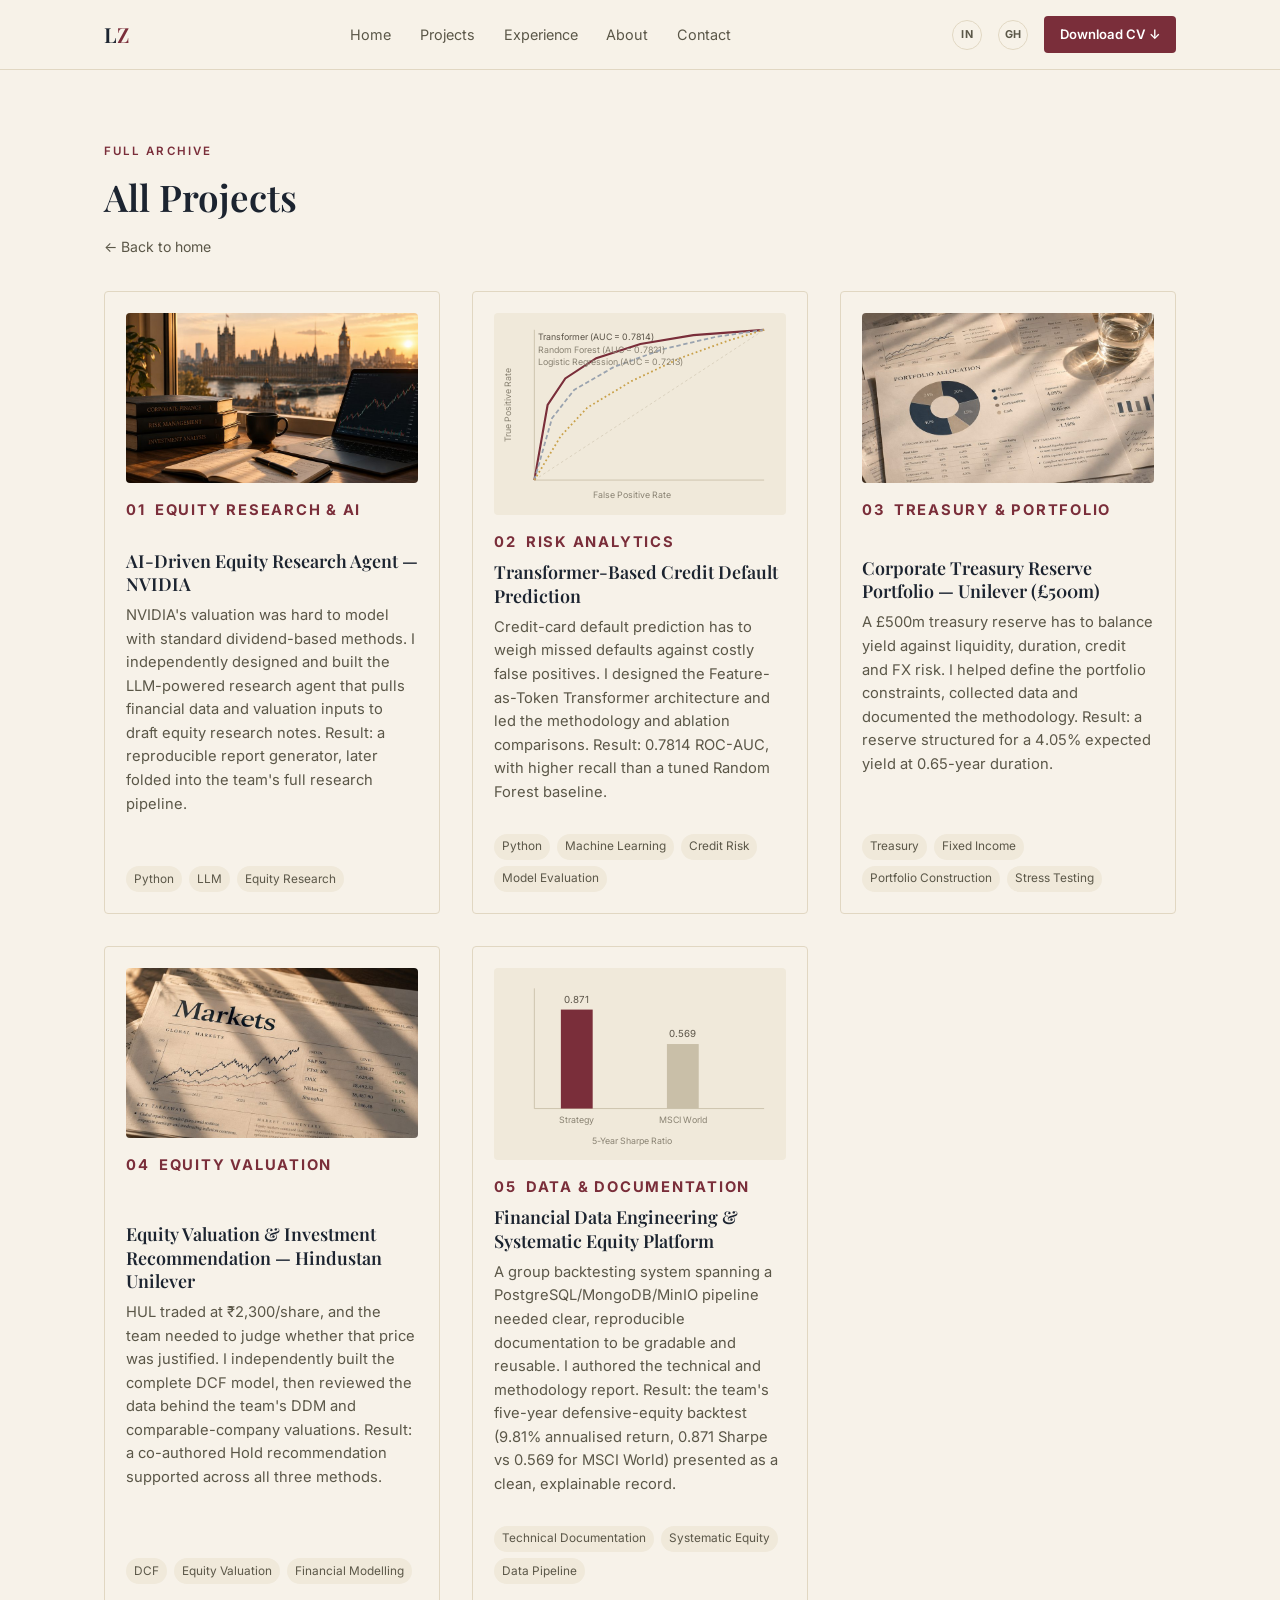
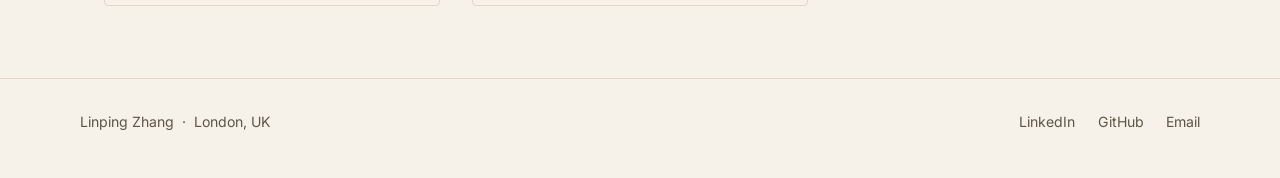
==== artifact-projects.html @ 1931d15e "Trim homepage to 3 top projects, add full archive page, rename pillars, tighten copy" ====
<!doctype html>
<html lang="en">
<head>
<meta charset="UTF-8" />
<meta name="viewport" content="width=device-width, initial-scale=1.0" />
<title>Projects — Linping Zhang</title>
<link rel="preconnect" href="https://fonts.googleapis.com">
<link rel="preconnect" href="https://fonts.gstatic.com" crossorigin>
<link href="https://fonts.googleapis.com/css2?family=Playfair+Display:ital,wght@0,500;0,600;1,500&family=Inter:wght@400;500;600&display=swap" rel="stylesheet">
<link rel="stylesheet" href="style.css">
</head>
<body>

<header class="nav">
  <div class="nav-inner">
    <a href="index.html" class="logo">L<span class="logo-sub">Z</span></a>
    <nav class="nav-links">
      <a href="index.html#home">Home</a>
      <a href="projects.html">Projects</a>
      <a href="index.html#experience">Experience</a>
      <a href="index.html#about">About</a>
      <a href="index.html#contact">Contact</a>
    </nav>
    <div class="nav-right">
      <a href="https://www.linkedin.com/in/linping-zhang-807738386" target="_blank" rel="noopener" aria-label="LinkedIn" class="icon-link">in</a>
      <a href="https://github.com/Linping030205" target="_blank" rel="noopener" aria-label="GitHub" class="icon-link">gh</a>
      <details class="cv-dropdown">
        <summary class="btn btn-primary btn-small">Download CV &darr;</summary>
        <div class="cv-menu">
          <a href="assets/cv/CV_LinpingZhang_Audit.pdf" target="_blank" rel="noopener">Audit</a>
          <a href="assets/cv/CV_LinpingZhang_Data.pdf" target="_blank" rel="noopener">Data</a>
          <a href="assets/cv/CV_LinpingZhang_investment.pdf" target="_blank" rel="noopener">Investment</a>
          <a href="assets/cv/CV_LinpingZhang_Risk.pdf" target="_blank" rel="noopener">Risk</a>
          <a href="assets/cv/CV_LinpingZhang_Treasury.pdf" target="_blank" rel="noopener">Treasury</a>
        </div>
      </details>
    </div>
  </div>
</header>

<main>

  <section class="projects projects-archive">
    <div class="section-head">
      <p class="eyebrow">Full Archive</p>
      <h2>All Projects</h2>
      <p class="archive-intro"><a href="index.html#home">&larr; Back to home</a></p>
    </div>

    <div class="project-grid">

      <article class="project-card">
        <div class="project-media project-media-photo">
          <img src="assets/project-nvidia.jpg" alt="Laptop showing a financial chart, notebook and reference books">
        </div>
        <p class="project-index">01 &nbsp;EQUITY RESEARCH &amp; AI</p>
        <h3>AI-Driven Equity Research Agent — NVIDIA</h3>
        <p>NVIDIA's valuation was hard to model with standard dividend-based methods. I independently designed and built the LLM-powered research agent that pulls financial data and valuation inputs to draft equity research notes. Result: a reproducible report generator, later folded into the team's full research pipeline.</p>
        <div class="tags">
          <span>Python</span><span>LLM</span><span>Equity Research</span>
        </div>
      </article>

      <article class="project-card">
        <div class="project-media project-media-chart">
          <svg viewBox="0 0 320 220" class="roc-chart" role="img" aria-label="ROC curve comparing Transformer, Random Forest and Logistic Regression models">
            <line x1="40" y1="10" x2="40" y2="180" stroke="#C9BFA8" stroke-width="1"/>
            <line x1="40" y1="180" x2="300" y2="180" stroke="#C9BFA8" stroke-width="1"/>
            <line x1="40" y1="180" x2="300" y2="10" stroke="#D8CFBC" stroke-width="1" stroke-dasharray="3,3"/>
            <path d="M40,180 L55,95 L75,65 L110,42 L160,26 L220,16 L300,10" fill="none" stroke="#7A2E3A" stroke-width="2.4"/>
            <path d="M40,180 L60,110 L85,78 L130,52 L185,32 L245,18 L300,10" fill="none" stroke="#9AA3AF" stroke-width="2" stroke-dasharray="5,3"/>
            <path d="M40,180 L70,130 L100,98 L150,68 L205,42 L260,22 L300,10" fill="none" stroke="#C9A14A" stroke-width="2" stroke-dasharray="2,3"/>
            <text x="44" y="22" font-size="10" fill="#5A5347">Transformer (AUC = 0.7814)</text>
            <text x="44" y="36" font-size="10" fill="#8A8373">Random Forest (AUC = 0.7821)</text>
            <text x="44" y="50" font-size="10" fill="#8A8373">Logistic Regression (AUC = 0.7213)</text>
            <text x="150" y="200" font-size="10" fill="#8A8373" text-anchor="middle">False Positive Rate</text>
            <text x="14" y="95" font-size="10" fill="#8A8373" text-anchor="middle" transform="rotate(-90 14 95)">True Positive Rate</text>
          </svg>
        </div>
        <p class="project-index">02 &nbsp;RISK ANALYTICS</p>
        <h3>Transformer-Based Credit Default Prediction</h3>
        <p>Credit-card default prediction has to weigh missed defaults against costly false positives. I designed the Feature-as-Token Transformer architecture and led the methodology and ablation comparisons. Result: 0.7814 ROC-AUC, with higher recall than a tuned Random Forest baseline.</p>
        <div class="tags">
          <span>Python</span><span>Machine Learning</span><span>Credit Risk</span><span>Model Evaluation</span>
        </div>
      </article>

      <article class="project-card">
        <div class="project-media project-media-photo">
          <img src="assets/project-treasury.jpg" alt="Portfolio allocation chart and risk metrics table">
        </div>
        <p class="project-index">03 &nbsp;TREASURY &amp; PORTFOLIO</p>
        <h3>Corporate Treasury Reserve Portfolio — Unilever (&pound;500m)</h3>
        <p>A &pound;500m treasury reserve has to balance yield against liquidity, duration, credit and FX risk. I helped define the portfolio constraints, collected data and documented the methodology. Result: a reserve structured for a 4.05% expected yield at 0.65-year duration.</p>
        <div class="tags">
          <span>Treasury</span><span>Fixed Income</span><span>Portfolio Construction</span><span>Stress Testing</span>
        </div>
      </article>

      <article class="project-card">
        <div class="project-media project-media-photo">
          <img src="assets/project-hul.jpg" alt="Financial markets newspaper page with index charts">
        </div>
        <p class="project-index">04 &nbsp;EQUITY VALUATION</p>
        <h3>Equity Valuation &amp; Investment Recommendation — Hindustan Unilever</h3>
        <p>HUL traded at &#8377;2,300/share, and the team needed to judge whether that price was justified. I independently built the complete DCF model, then reviewed the data behind the team's DDM and comparable-company valuations. Result: a co-authored Hold recommendation supported across all three methods.</p>
        <div class="tags">
          <span>DCF</span><span>Equity Valuation</span><span>Financial Modelling</span>
        </div>
      </article>

      <article class="project-card">
        <div class="project-media project-media-chart">
          <svg viewBox="0 0 320 200" class="sharpe-chart" role="img" aria-label="Sharpe ratio comparison: strategy 0.871 versus MSCI World 0.569">
            <line x1="40" y1="14" x2="40" y2="150" stroke="#C9BFA8" stroke-width="1"/>
            <line x1="40" y1="150" x2="300" y2="150" stroke="#C9BFA8" stroke-width="1"/>
            <rect x="70" y="38" width="36" height="112" fill="#7A2E3A"/>
            <text x="88" y="30" font-size="11" fill="#5A5347" text-anchor="middle">0.871</text>
            <text x="88" y="166" font-size="10" fill="#8A8373" text-anchor="middle">Strategy</text>
            <rect x="190" y="77" width="36" height="73" fill="#C9BFA8"/>
            <text x="208" y="69" font-size="11" fill="#5A5347" text-anchor="middle">0.569</text>
            <text x="208" y="166" font-size="10" fill="#8A8373" text-anchor="middle">MSCI World</text>
            <text x="150" y="190" font-size="10" fill="#8A8373" text-anchor="middle">5-Year Sharpe Ratio</text>
          </svg>
        </div>
        <p class="project-index">05 &nbsp;DATA &amp; DOCUMENTATION</p>
        <h3>Financial Data Engineering &amp; Systematic Equity Platform</h3>
        <p>A group backtesting system spanning a PostgreSQL/MongoDB/MinIO pipeline needed clear, reproducible documentation to be gradable and reusable. I authored the technical and methodology report. Result: the team's five-year defensive-equity backtest (9.81% annualised return, 0.871 Sharpe vs 0.569 for MSCI World) presented as a clean, explainable record.</p>
        <div class="tags">
          <span>Technical Documentation</span><span>Systematic Equity</span><span>Data Pipeline</span>
        </div>
      </article>

    </div>
  </section>

</main>

<footer id="contact" class="footer">
  <div class="footer-inner">
    <p>Linping Zhang &nbsp;&middot;&nbsp; London, UK</p>
    <div class="footer-links">
      <a href="https://www.linkedin.com/in/linping-zhang-807738386" target="_blank" rel="noopener">LinkedIn</a>
      <a href="https://github.com/Linping030205" target="_blank" rel="noopener">GitHub</a>
      <a href="mailto:zhanglinping030205@gmail.com">Email</a>
    </div>
  </div>
</footer>

</body>
</html>
---- style.css ----
:root {
  --cream: #F7F2E9;
  --cream-alt: #F0E9DA;
  --ink: #1C2430;
  --ink-soft: #5B5748;
  --maroon: #7A2E3A;
  --maroon-dark: #5E232C;
  --line: #E1D7C2;
  --nav-bg: rgba(247, 242, 233, 0.92);
  --shadow: rgba(28,36,48,0.1);
  --max-w: 1120px;
  --radius: 4px;
}

@media (prefers-color-scheme: dark) {
  :root:not([data-theme="light"]) {
    --cream: #1E1B17;
    --cream-alt: #27221D;
    --ink: #F2ECE0;
    --ink-soft: #B6AC99;
    --maroon: #DB94A0;
    --maroon-dark: #C97B88;
    --line: #3A332C;
    --nav-bg: rgba(30, 27, 23, 0.9);
    --shadow: rgba(0,0,0,0.4);
    color-scheme: dark;
  }
}
:root[data-theme="dark"] {
  --cream: #1E1B17;
  --cream-alt: #27221D;
  --ink: #F2ECE0;
  --ink-soft: #B6AC99;
  --maroon: #DB94A0;
  --maroon-dark: #C97B88;
  --line: #3A332C;
  --nav-bg: rgba(30, 27, 23, 0.9);
  --shadow: rgba(0,0,0,0.4);
  color-scheme: dark;
}

* { box-sizing: border-box; }

html { scroll-behavior: smooth; }

body {
  margin: 0;
  background: var(--cream);
  color: var(--ink);
  font-family: 'Inter', -apple-system, 'Segoe UI', sans-serif;
  font-size: 16px;
  line-height: 1.6;
}

h1, h2, h3, h4 {
  font-family: 'Playfair Display', Georgia, serif;
  font-weight: 600;
  margin: 0;
  color: var(--ink);
}

p { margin: 0 0 0.9em; color: var(--ink-soft); }
p:last-child { margin-bottom: 0; }

a { color: inherit; text-decoration: none; }

img { max-width: 100%; display: block; }

.eyebrow {
  font-size: 0.72rem;
  letter-spacing: 0.18em;
  text-transform: uppercase;
  color: var(--maroon);
  font-weight: 600;
  margin: 0 0 0.6em;
}

.rule {
  width: 42px;
  height: 2px;
  background: var(--maroon);
  margin: 1.4em 0;
}

/* Buttons */
.btn {
  display: inline-block;
  padding: 0.75em 1.5em;
  border-radius: var(--radius);
  font-size: 0.92rem;
  font-weight: 600;
  border: 1px solid transparent;
  transition: all 0.15s ease;
  white-space: nowrap;
}
.btn-primary { background: var(--maroon); color: #fff; }
.btn-primary:hover { background: var(--maroon-dark); }
.btn-outline { background: transparent; color: var(--ink); border-color: var(--line); }
.btn-outline:hover { border-color: var(--maroon); color: var(--maroon); }
.btn-small { padding: 0.55em 1.1em; font-size: 0.82rem; }

/* Nav */
.nav {
  position: sticky;
  top: env(safe-area-inset-top, 0px);
  z-index: 50;
  background: var(--nav-bg);
  backdrop-filter: saturate(150%) blur(6px);
  border-bottom: 1px solid var(--line);
}
.nav-inner {
  max-width: var(--max-w);
  margin: 0 auto;
  padding: 1rem 1.5rem;
  display: flex;
  align-items: center;
  justify-content: space-between;
  gap: 1rem;
}
.logo {
  font-family: 'Playfair Display', serif;
  font-size: 1.3rem;
  font-weight: 600;
}
.logo-sub { color: var(--maroon); }
.nav-links {
  display: flex;
  gap: 1.8rem;
  font-size: 0.9rem;
}
.nav-links a { color: var(--ink-soft); }
.nav-links a:hover { color: var(--maroon); }
.nav-right { display: flex; align-items: center; gap: 1rem; }
.icon-link {
  width: 30px; height: 30px;
  border: 1px solid var(--line);
  border-radius: 50%;
  display: inline-flex;
  align-items: center;
  justify-content: center;
  font-size: 0.68rem;
  font-weight: 700;
  letter-spacing: 0.02em;
  color: var(--ink-soft);
  text-transform: uppercase;
}
.icon-link:hover { border-color: var(--maroon); color: var(--maroon); }

/* CV dropdown */
.cv-dropdown { position: relative; }
.cv-dropdown summary {
  list-style: none;
  cursor: pointer;
}
.cv-dropdown summary::-webkit-details-marker { display: none; }
.cv-menu {
  position: absolute;
  top: calc(100% + 0.5rem);
  right: 0;
  background: var(--cream);
  border: 1px solid var(--line);
  border-radius: var(--radius);
  box-shadow: 0 10px 28px var(--shadow);
  min-width: 150px;
  padding: 0.4rem;
  display: flex;
  flex-direction: column;
  z-index: 60;
}
.cv-menu a {
  padding: 0.55em 0.8em;
  border-radius: var(--radius);
  font-size: 0.88rem;
  color: var(--ink);
}
.cv-menu a:hover { background: var(--cream-alt); color: var(--maroon); }

/* Hero */
.hero { padding: 3.5rem 1.5rem 4rem; }
.hero-inner {
  max-width: var(--max-w);
  margin: 0 auto;
  display: grid;
  grid-template-columns: 1.1fr 0.9fr;
  gap: 3rem;
  align-items: center;
}
.hero h1 {
  font-size: clamp(2.6rem, 5vw, 3.6rem);
  line-height: 1.05;
  margin: 0.2em 0 0.15em;
}
.hero-role {
  font-size: 1.05rem;
  letter-spacing: 0.08em;
  text-transform: uppercase;
  color: var(--ink-soft);
  margin: 0;
}
.hero-tagline {
  font-family: 'Playfair Display', serif;
  font-style: italic;
  font-size: 1.3rem;
  color: var(--ink);
  max-width: 24em;
}
.hero-ctas { display: flex; gap: 1rem; margin-top: 1.6rem; flex-wrap: wrap; }
.hero-meta {
  margin: 1.1rem 0 0;
  font-size: 0.82rem;
  letter-spacing: 0.04em;
  color: var(--ink-soft);
}
.hero-image { position: relative; }
.hero-image img {
  border-radius: var(--radius);
  width: 100%;
  height: 420px;
  object-fit: cover;
  object-position: center 22%;
}
.hero-quote {
  position: absolute;
  bottom: -1.2rem;
  right: -0.8rem;
  background: var(--cream);
  padding: 0.8rem 1rem;
  font-family: 'Playfair Display', serif;
  font-style: italic;
  font-size: 0.95rem;
  line-height: 1.3;
  color: var(--maroon-dark);
  border: 1px solid var(--line);
  border-radius: var(--radius);
  box-shadow: 0 6px 18px var(--shadow);
}

/* Pillars */
.pillars { border-top: 1px solid var(--line); border-bottom: 1px solid var(--line); background: var(--cream-alt); }
.pillars-inner {
  max-width: var(--max-w);
  margin: 0 auto;
  padding: 2.4rem 1.5rem;
  display: grid;
  grid-template-columns: repeat(3, 1fr);
  gap: 2rem;
}
.pillar-no { color: var(--maroon); font-weight: 700; font-size: 0.85rem; }
.pillar h3 { margin: 0.3em 0 0.3em; font-size: 1.2rem; }
.pillar p { margin: 0; font-size: 0.92rem; }

/* Section head */
.section-head { margin-bottom: 2rem; }
.section-head h2 { font-size: clamp(1.8rem, 3vw, 2.3rem); }
.section-head-row {
  display: flex;
  justify-content: space-between;
  align-items: flex-end;
  flex-wrap: wrap;
  gap: 1rem;
}
.view-all {
  font-size: 0.88rem;
  font-weight: 600;
  color: var(--maroon);
  white-space: nowrap;
  padding-bottom: 0.3rem;
}
.view-all:hover { color: var(--maroon-dark); }
.archive-intro { margin-top: 0.6rem; font-size: 0.88rem; }
.archive-intro a:hover { color: var(--maroon); }
.projects-archive { padding-top: 3rem; }

/* Projects */
.projects { max-width: var(--max-w); margin: 0 auto; padding: 4.5rem 1.5rem; }
.project-grid {
  display: grid;
  grid-template-columns: repeat(3, 1fr);
  gap: 2rem;
}
.project-card {
  background: var(--cream);
  border: 1px solid var(--line);
  border-radius: var(--radius);
  padding: 1.3rem;
  display: flex;
  flex-direction: column;
}
.project-media {
  border-radius: var(--radius);
  overflow: hidden;
  margin-bottom: 1rem;
  background: var(--cream-alt);
}
.project-media-photo img { width: 100%; height: 170px; object-fit: cover; }
.project-media-chart { padding: 0.5rem 0.3rem 0; }
.roc-chart { width: 100%; height: auto; display: block; }
.project-index {
  font-size: 0.68rem;
  letter-spacing: 0.12em;
  color: var(--maroon);
  font-weight: 700;
  margin: 0 0 0.4em;
}
.project-card h3 { font-size: 1.12rem; line-height: 1.3; margin-bottom: 0.5em; }
.project-card p { font-size: 0.92rem; flex-grow: 1; }
.tags { display: flex; flex-wrap: wrap; gap: 0.4rem; margin-top: 1rem; }
.tags span {
  background: var(--cream-alt);
  color: var(--ink-soft);
  font-size: 0.74rem;
  padding: 0.3em 0.7em;
  border-radius: 999px;
}

/* Experience */
.experience { background: var(--cream-alt); border-top: 1px solid var(--line); border-bottom: 1px solid var(--line); }
.experience-inner {
  max-width: var(--max-w);
  margin: 0 auto;
  padding: 4.5rem 1.5rem;
  display: grid;
  grid-template-columns: 1.4fr 1fr;
  gap: 3rem;
}
.timeline { list-style: none; margin: 0; padding: 0; border-left: 1px solid var(--line); }
.timeline li { position: relative; padding: 0 0 2rem 1.6rem; }
.timeline li::before {
  content: '';
  position: absolute;
  left: -5px; top: 0.3em;
  width: 9px; height: 9px;
  border-radius: 50%;
  background: var(--maroon);
}
.timeline-date { display: block; font-size: 0.8rem; color: var(--ink-soft); margin-bottom: 0.3em; }
.timeline-body h4 { font-size: 1.02rem; margin-bottom: 0.3em; }
.timeline-body p { font-size: 0.92rem; }
.experience-photo img { border-radius: var(--radius); width: 100%; height: 280px; object-fit: cover; margin-bottom: 1.4rem; }
.experience-photo blockquote {
  font-family: 'Playfair Display', serif;
  font-style: italic;
  font-size: 1.1rem;
  margin: 0;
  color: var(--ink);
  border-left: 2px solid var(--maroon);
  padding-left: 1rem;
}

/* About */
.about { max-width: var(--max-w); margin: 0 auto; padding: 4.5rem 1.5rem 5.5rem; }
.about-inner { display: grid; grid-template-columns: 0.9fr 1.1fr; gap: 3rem; align-items: center; }
.about-photo img { border-radius: var(--radius); width: 100%; height: 420px; object-fit: cover; }
.about-text p { font-size: 1rem; }

/* Footer */
.footer { border-top: 1px solid var(--line); padding: 2rem 1.5rem; }
.footer-inner {
  max-width: var(--max-w);
  margin: 0 auto;
  display: flex;
  justify-content: space-between;
  flex-wrap: wrap;
  gap: 1rem;
  font-size: 0.88rem;
  color: var(--ink-soft);
}
.footer-links { display: flex; gap: 1.4rem; }
.footer-links a:hover { color: var(--maroon); }

/* Responsive */
@media (max-width: 860px) {
  .hero-inner { grid-template-columns: 1fr; }
  .hero-image { order: -1; }
  .hero-image img { height: 240px; }
  .pillars-inner { grid-template-columns: 1fr; gap: 1.6rem; }
  .project-grid { grid-template-columns: 1fr; }
  .experience-inner { grid-template-columns: 1fr; }
  .experience-photo img { height: 220px; }
  .about-inner { grid-template-columns: 1fr; }
  .about-photo img { height: 320px; }
  .nav-links { display: none; }
}

@media (max-width: 480px) {
  .hero-quote { position: static; margin-top: 1rem; box-shadow: none; }
  .nav-right .icon-link { display: none; }
}
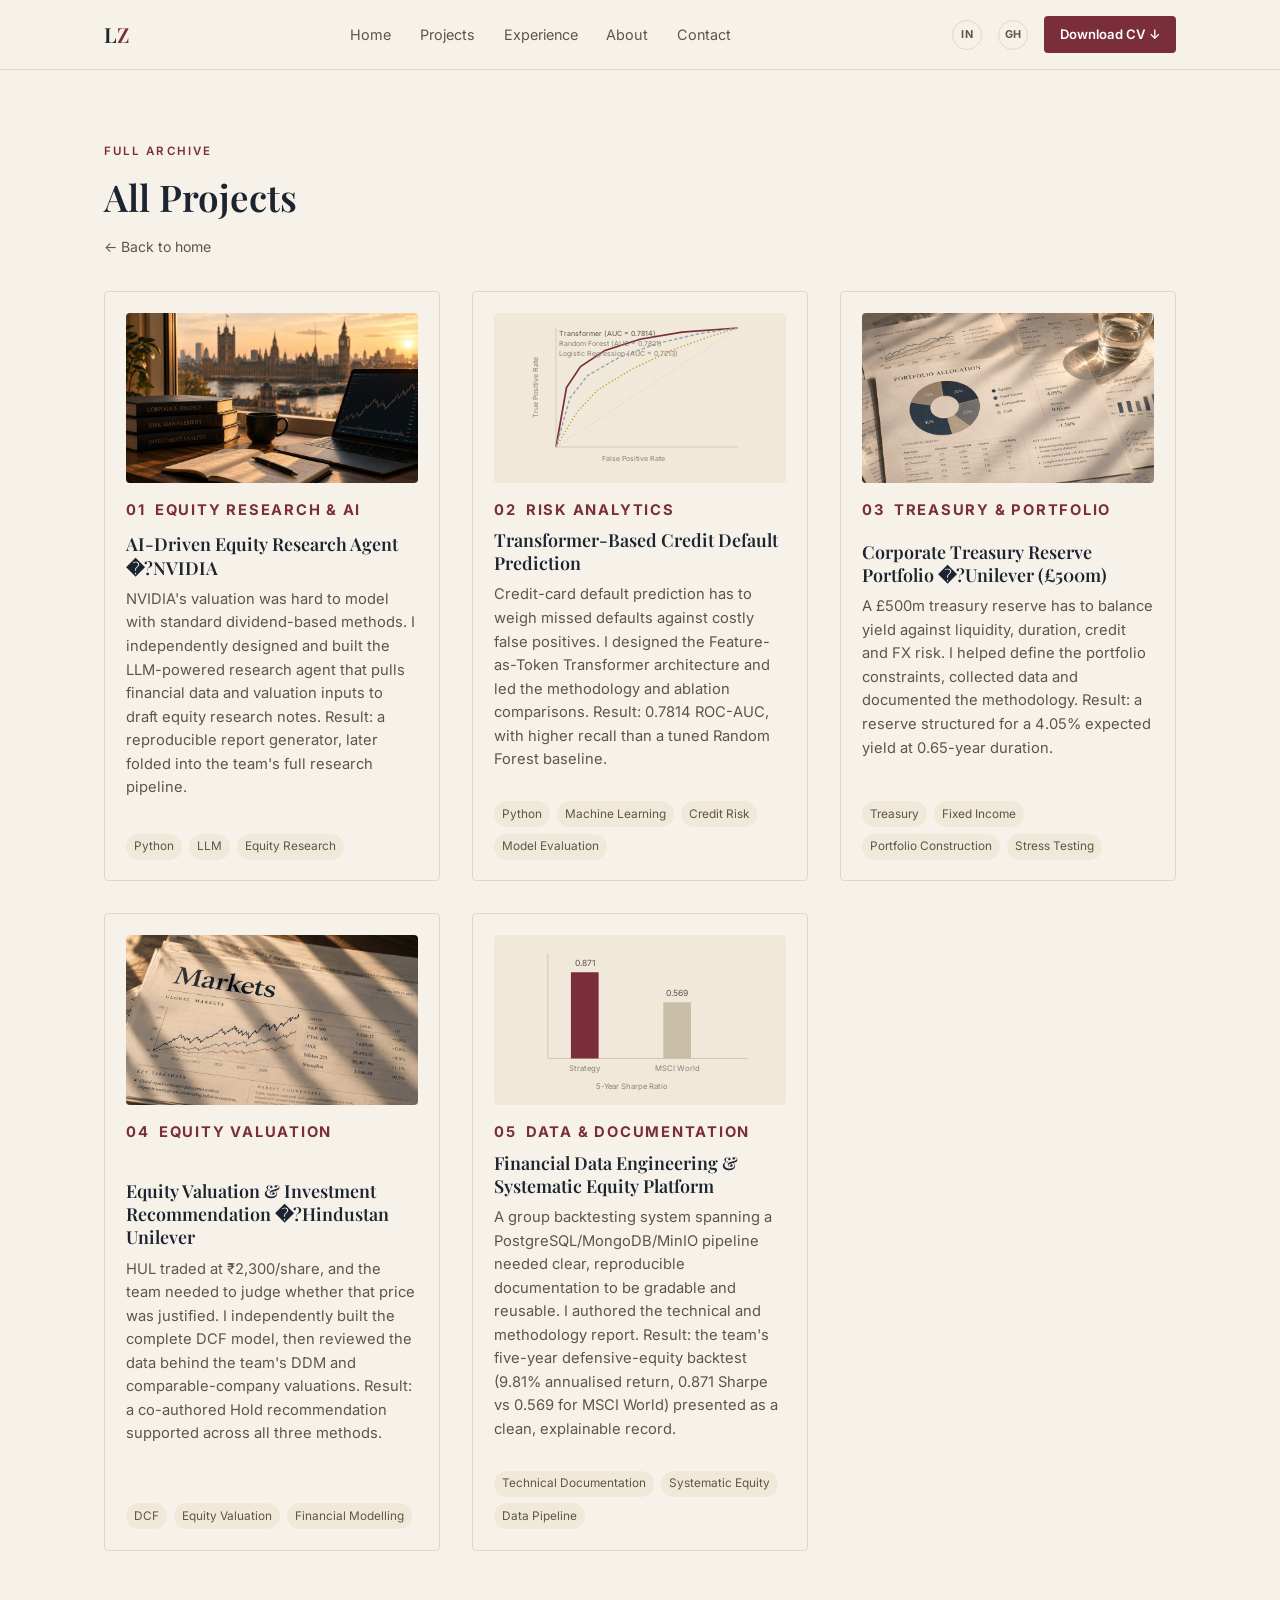
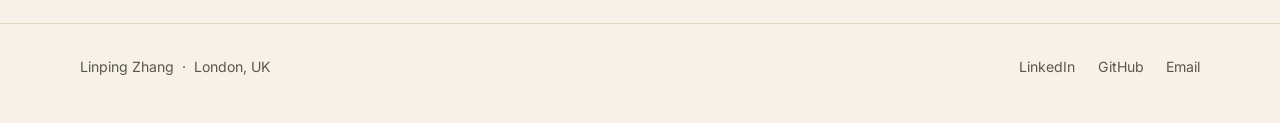
==== commit 4120e5f5: "Cache-bust stylesheet to fix stale CSS on mobile browsers" ====
--- a/artifact-projects.html
+++ b/artifact-projects.html
@@ -3,11 +3,11 @@
 <head>
 <meta charset="UTF-8" />
 <meta name="viewport" content="width=device-width, initial-scale=1.0" />
-<title>Projects — Linping Zhang</title>
+<title>Projects �?Linping Zhang</title>
 <link rel="preconnect" href="https://fonts.googleapis.com">
 <link rel="preconnect" href="https://fonts.gstatic.com" crossorigin>
 <link href="https://fonts.googleapis.com/css2?family=Playfair+Display:ital,wght@0,500;0,600;1,500&family=Inter:wght@400;500;600&display=swap" rel="stylesheet">
-<link rel="stylesheet" href="style.css">
+<link rel="stylesheet" href="style.css?v=2">
 </head>
 <body>
 
@@ -54,7 +54,7 @@
           <img src="assets/project-nvidia.jpg" alt="Laptop showing a financial chart, notebook and reference books">
         </div>
         <p class="project-index">01 &nbsp;EQUITY RESEARCH &amp; AI</p>
-        <h3>AI-Driven Equity Research Agent — NVIDIA</h3>
+        <h3>AI-Driven Equity Research Agent �?NVIDIA</h3>
         <p>NVIDIA's valuation was hard to model with standard dividend-based methods. I independently designed and built the LLM-powered research agent that pulls financial data and valuation inputs to draft equity research notes. Result: a reproducible report generator, later folded into the team's full research pipeline.</p>
         <div class="tags">
           <span>Python</span><span>LLM</span><span>Equity Research</span>
@@ -90,7 +90,7 @@
           <img src="assets/project-treasury.jpg" alt="Portfolio allocation chart and risk metrics table">
         </div>
         <p class="project-index">03 &nbsp;TREASURY &amp; PORTFOLIO</p>
-        <h3>Corporate Treasury Reserve Portfolio — Unilever (&pound;500m)</h3>
+        <h3>Corporate Treasury Reserve Portfolio �?Unilever (&pound;500m)</h3>
         <p>A &pound;500m treasury reserve has to balance yield against liquidity, duration, credit and FX risk. I helped define the portfolio constraints, collected data and documented the methodology. Result: a reserve structured for a 4.05% expected yield at 0.65-year duration.</p>
         <div class="tags">
           <span>Treasury</span><span>Fixed Income</span><span>Portfolio Construction</span><span>Stress Testing</span>
@@ -102,7 +102,7 @@
           <img src="assets/project-hul.jpg" alt="Financial markets newspaper page with index charts">
         </div>
         <p class="project-index">04 &nbsp;EQUITY VALUATION</p>
-        <h3>Equity Valuation &amp; Investment Recommendation — Hindustan Unilever</h3>
+        <h3>Equity Valuation &amp; Investment Recommendation �?Hindustan Unilever</h3>
         <p>HUL traded at &#8377;2,300/share, and the team needed to judge whether that price was justified. I independently built the complete DCF model, then reviewed the data behind the team's DDM and comparable-company valuations. Result: a co-authored Hold recommendation supported across all three methods.</p>
         <div class="tags">
           <span>DCF</span><span>Equity Valuation</span><span>Financial Modelling</span>
--- a/style.css
+++ b/style.css
@@ -10,33 +10,6 @@
   --shadow: rgba(28,36,48,0.1);
   --max-w: 1120px;
   --radius: 4px;
-}
-
-@media (prefers-color-scheme: dark) {
-  :root:not([data-theme="light"]) {
-    --cream: #1E1B17;
-    --cream-alt: #27221D;
-    --ink: #F2ECE0;
-    --ink-soft: #B6AC99;
-    --maroon: #DB94A0;
-    --maroon-dark: #C97B88;
-    --line: #3A332C;
-    --nav-bg: rgba(30, 27, 23, 0.9);
-    --shadow: rgba(0,0,0,0.4);
-    color-scheme: dark;
-  }
-}
-:root[data-theme="dark"] {
-  --cream: #1E1B17;
-  --cream-alt: #27221D;
-  --ink: #F2ECE0;
-  --ink-soft: #B6AC99;
-  --maroon: #DB94A0;
-  --maroon-dark: #C97B88;
-  --line: #3A332C;
-  --nav-bg: rgba(30, 27, 23, 0.9);
-  --shadow: rgba(0,0,0,0.4);
-  color-scheme: dark;
 }
 
 * { box-sizing: border-box; }
@@ -191,11 +164,10 @@
   margin: 0.2em 0 0.15em;
 }
 .hero-role {
-  font-size: 1.05rem;
-  letter-spacing: 0.08em;
-  text-transform: uppercase;
-  color: var(--ink-soft);
-  margin: 0;
+  font-size: 1.1rem;
+  color: var(--ink-soft);
+  margin: 0;
+  max-width: 26em;
 }
 .hero-tagline {
   font-family: 'Playfair Display', serif;
@@ -291,10 +263,15 @@
   overflow: hidden;
   margin-bottom: 1rem;
   background: var(--cream-alt);
-}
-.project-media-photo img { width: 100%; height: 170px; object-fit: cover; }
-.project-media-chart { padding: 0.5rem 0.3rem 0; }
-.roc-chart { width: 100%; height: auto; display: block; }
+  height: 170px;
+  display: flex;
+  align-items: center;
+  justify-content: center;
+}
+.project-media-photo { padding: 0; }
+.project-media-photo img { width: 100%; height: 100%; object-fit: cover; }
+.project-media-chart { padding: 0.5rem 0.8rem; }
+.project-media-chart svg { max-width: 100%; max-height: 100%; width: auto; height: auto; }
 .project-index {
   font-size: 0.68rem;
   letter-spacing: 0.12em;
@@ -336,7 +313,7 @@
 .timeline-date { display: block; font-size: 0.8rem; color: var(--ink-soft); margin-bottom: 0.3em; }
 .timeline-body h4 { font-size: 1.02rem; margin-bottom: 0.3em; }
 .timeline-body p { font-size: 0.92rem; }
-.experience-photo img { border-radius: var(--radius); width: 100%; height: 280px; object-fit: cover; margin-bottom: 1.4rem; }
+.experience-photo img { border-radius: var(--radius); width: 100%; height: 380px; object-fit: cover; object-position: center 20%; margin-bottom: 1.4rem; }
 .experience-photo blockquote {
   font-family: 'Playfair Display', serif;
   font-style: italic;
@@ -345,6 +322,48 @@
   color: var(--ink);
   border-left: 2px solid var(--maroon);
   padding-left: 1rem;
+}
+
+/* Background */
+.background {
+  max-width: var(--max-w);
+  margin: 0 auto;
+  padding: 3.5rem 1.5rem;
+  border-top: 1px solid var(--line);
+}
+.bg-grid {
+  display: grid;
+  grid-template-columns: repeat(2, 1fr);
+  gap: 2rem;
+  margin-bottom: 1.6rem;
+}
+.bg-inst { font-weight: 600; color: var(--ink); margin: 0 0 0.2em; }
+.bg-degree { color: var(--ink-soft); margin: 0 0 0.3em; }
+.bg-meta { font-size: 0.85rem; color: var(--maroon); margin: 0 0 1rem; }
+.bg-course-label {
+  font-size: 0.72rem;
+  letter-spacing: 0.1em;
+  text-transform: uppercase;
+  color: var(--ink-soft);
+  margin: 0 0 0.5em;
+}
+.bg-course-list {
+  list-style: none;
+  margin: 0;
+  padding: 0;
+  font-size: 0.9rem;
+  color: var(--ink);
+}
+.bg-course-list li {
+  padding: 0.3em 0;
+  border-top: 1px solid var(--line);
+}
+.bg-course-list li:first-child { border-top: none; }
+.bg-path {
+  font-family: 'Playfair Display', serif;
+  font-style: italic;
+  color: var(--ink-soft);
+  margin: 0;
 }
 
 /* About */
@@ -352,6 +371,16 @@
 .about-inner { display: grid; grid-template-columns: 0.9fr 1.1fr; gap: 3rem; align-items: center; }
 .about-photo img { border-radius: var(--radius); width: 100%; height: 420px; object-fit: cover; }
 .about-text p { font-size: 1rem; }
+.about-tags { margin: -0.4rem 0 1.4rem; }
+.about-closing {
+  font-family: 'Playfair Display', serif;
+  font-style: italic;
+  font-size: 1.05rem;
+  color: var(--ink);
+  border-left: 2px solid var(--maroon);
+  padding-left: 1rem;
+  margin: 0;
+}
 
 /* Footer */
 .footer { border-top: 1px solid var(--line); padding: 2rem 1.5rem; }
@@ -372,13 +401,14 @@
 @media (max-width: 860px) {
   .hero-inner { grid-template-columns: 1fr; }
   .hero-image { order: -1; }
-  .hero-image img { height: 240px; }
+  .hero-image img { height: 400px; }
   .pillars-inner { grid-template-columns: 1fr; gap: 1.6rem; }
+  .bg-grid { grid-template-columns: 1fr; gap: 1.2rem; }
   .project-grid { grid-template-columns: 1fr; }
   .experience-inner { grid-template-columns: 1fr; }
-  .experience-photo img { height: 220px; }
+  .experience-photo img { height: 380px; }
   .about-inner { grid-template-columns: 1fr; }
-  .about-photo img { height: 320px; }
+  .about-photo img { height: 420px; }
   .nav-links { display: none; }
 }
 
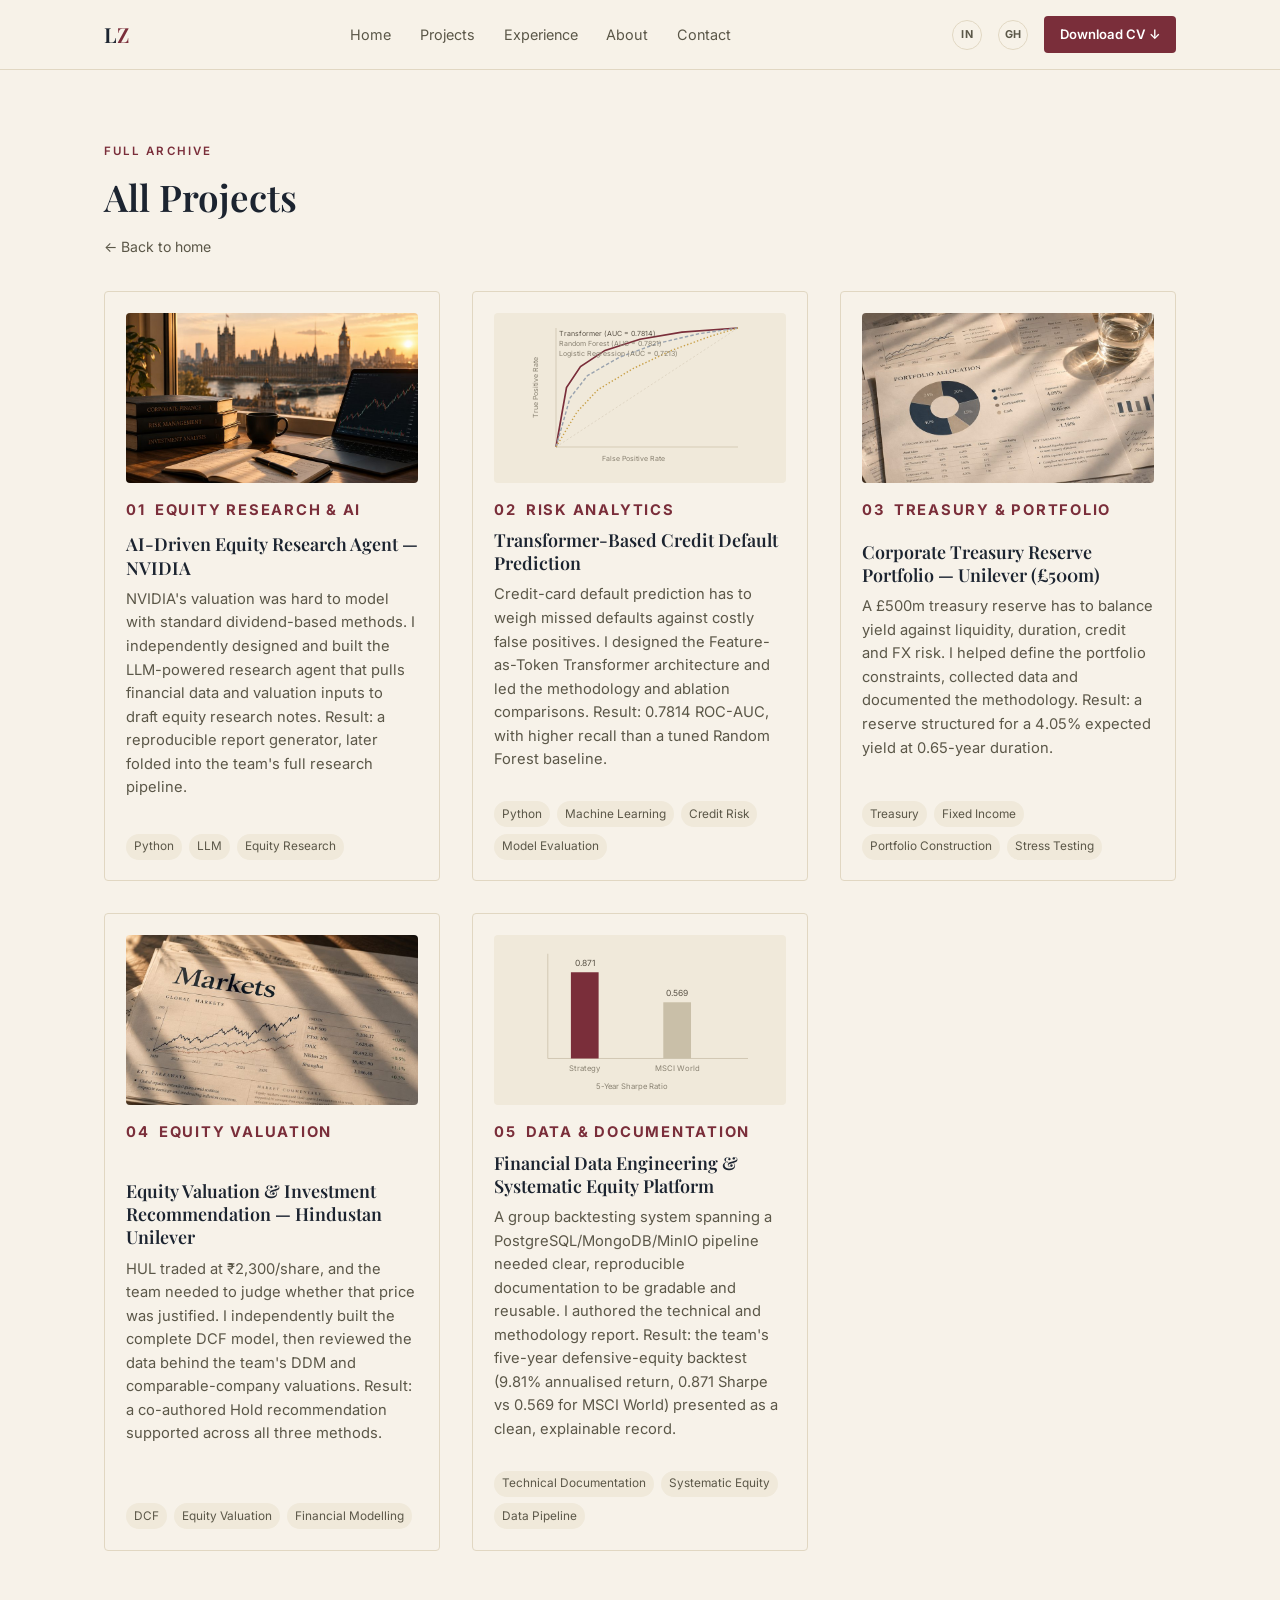
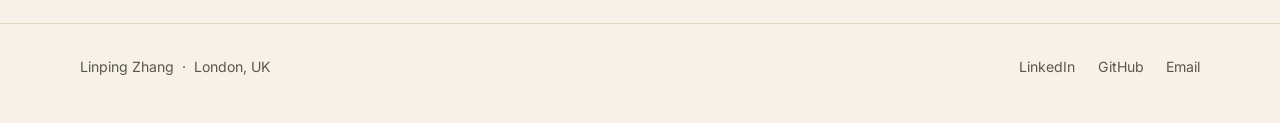
==== commit 4a44e1dd: "Fix encoding corruption from previous commit, re-apply cache-busting correctly" ====
--- a/artifact-projects.html
+++ b/artifact-projects.html
@@ -3,7 +3,7 @@
 <head>
 <meta charset="UTF-8" />
 <meta name="viewport" content="width=device-width, initial-scale=1.0" />
-<title>Projects �?Linping Zhang</title>
+<title>Projects — Linping Zhang</title>
 <link rel="preconnect" href="https://fonts.googleapis.com">
 <link rel="preconnect" href="https://fonts.gstatic.com" crossorigin>
 <link href="https://fonts.googleapis.com/css2?family=Playfair+Display:ital,wght@0,500;0,600;1,500&family=Inter:wght@400;500;600&display=swap" rel="stylesheet">
@@ -54,7 +54,7 @@
           <img src="assets/project-nvidia.jpg" alt="Laptop showing a financial chart, notebook and reference books">
         </div>
         <p class="project-index">01 &nbsp;EQUITY RESEARCH &amp; AI</p>
-        <h3>AI-Driven Equity Research Agent �?NVIDIA</h3>
+        <h3>AI-Driven Equity Research Agent — NVIDIA</h3>
         <p>NVIDIA's valuation was hard to model with standard dividend-based methods. I independently designed and built the LLM-powered research agent that pulls financial data and valuation inputs to draft equity research notes. Result: a reproducible report generator, later folded into the team's full research pipeline.</p>
         <div class="tags">
           <span>Python</span><span>LLM</span><span>Equity Research</span>
@@ -90,7 +90,7 @@
           <img src="assets/project-treasury.jpg" alt="Portfolio allocation chart and risk metrics table">
         </div>
         <p class="project-index">03 &nbsp;TREASURY &amp; PORTFOLIO</p>
-        <h3>Corporate Treasury Reserve Portfolio �?Unilever (&pound;500m)</h3>
+        <h3>Corporate Treasury Reserve Portfolio — Unilever (&pound;500m)</h3>
         <p>A &pound;500m treasury reserve has to balance yield against liquidity, duration, credit and FX risk. I helped define the portfolio constraints, collected data and documented the methodology. Result: a reserve structured for a 4.05% expected yield at 0.65-year duration.</p>
         <div class="tags">
           <span>Treasury</span><span>Fixed Income</span><span>Portfolio Construction</span><span>Stress Testing</span>
@@ -102,7 +102,7 @@
           <img src="assets/project-hul.jpg" alt="Financial markets newspaper page with index charts">
         </div>
         <p class="project-index">04 &nbsp;EQUITY VALUATION</p>
-        <h3>Equity Valuation &amp; Investment Recommendation �?Hindustan Unilever</h3>
+        <h3>Equity Valuation &amp; Investment Recommendation — Hindustan Unilever</h3>
         <p>HUL traded at &#8377;2,300/share, and the team needed to judge whether that price was justified. I independently built the complete DCF model, then reviewed the data behind the team's DDM and comparable-company valuations. Result: a co-authored Hold recommendation supported across all three methods.</p>
         <div class="tags">
           <span>DCF</span><span>Equity Valuation</span><span>Financial Modelling</span>
